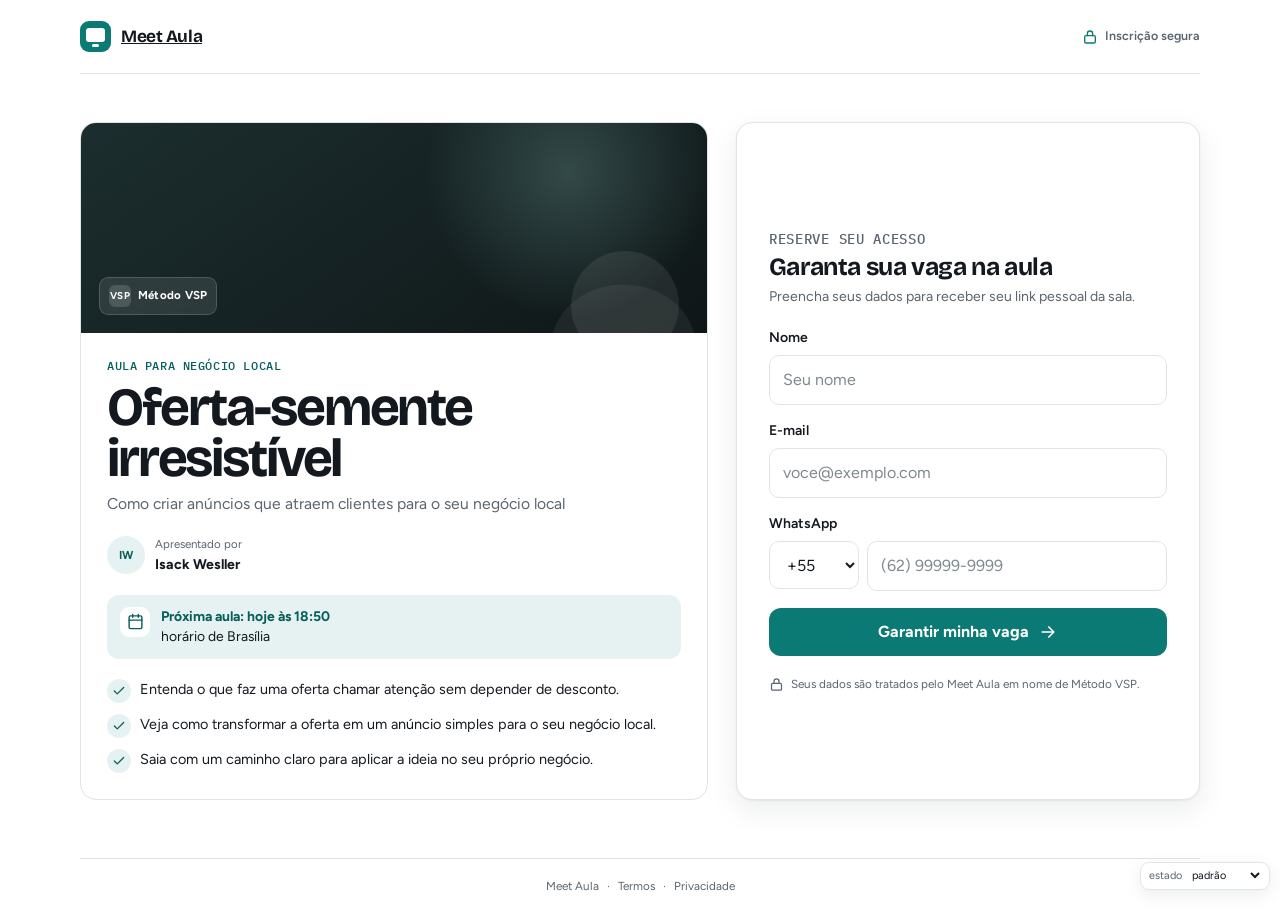
==== e/oferta-semente/index.html @ 670bc0c6 "ui: add screen 1 registration page" ====
<!doctype html>
<html lang="pt-BR">
<head>
  <meta charset="utf-8">
  <meta name="viewport" content="width=device-width,initial-scale=1">
  <meta name="theme-color" content="#FFFFFF">
  <title>Oferta-semente irresistível · Meet Aula</title>

  <link rel="preconnect" href="https://fonts.googleapis.com">
  <link rel="preconnect" href="https://fonts.gstatic.com" crossorigin>
  <link href="https://fonts.googleapis.com/css2?family=Bricolage+Grotesque:wght@600;700&family=Figtree:wght@400;500;600;700&family=IBM+Plex+Mono:wght@500&display=swap" rel="stylesheet">

  <link rel="stylesheet" href="../../tokens.css">
  <link rel="stylesheet" href="../../components.css">

  <style>
    .registration-page {
      min-height: 100dvh;
      display: flex;
      flex-direction: column;
      background: var(--ma-white);
    }

    .site-header,
    .registration-shell,
    .platform-footer {
      width: min(1120px, calc(100% - 32px));
      margin-inline: auto;
    }

    .site-header {
      min-height: 74px;
      display: flex;
      align-items: center;
      justify-content: space-between;
      gap: 16px;
      border-bottom: 1px solid var(--ma-line);
    }

    .secure-note {
      display: none;
      align-items: center;
      gap: 7px;
      color: var(--ma-ink-soft);
      font-size: .78rem;
      font-weight: 600;
    }

    .secure-note .ma-icon {
      width: 16px;
      height: 16px;
      color: var(--ma-teal);
    }

    .registration-main {
      flex: 1;
      display: grid;
      align-items: center;
      padding: 30px 0 42px;
    }

    .registration-shell {
      display: grid;
      gap: 24px;
    }

    .event-card,
    .form-card {
      min-width: 0;
      border: 1px solid var(--ma-line);
      border-radius: var(--ma-radius-card);
      background: var(--ma-white);
    }

    .event-card {
      overflow: hidden;
    }

    .event-card__stage {
      position: relative;
      min-height: 176px;
      overflow: hidden;
      display: flex;
      align-items: flex-end;
      background:
        radial-gradient(circle at 78% 24%, rgba(159,220,212,.22), transparent 28%),
        linear-gradient(145deg, var(--ma-stage-2), var(--ma-stage));
      padding: 18px;
    }

    .event-card__stage::before {
      position: absolute;
      right: 28px;
      bottom: -26px;
      width: 108px;
      height: 108px;
      border-radius: 50%;
      background: rgba(255,255,255,.08);
      content: "";
    }

    .event-card__stage::after {
      position: absolute;
      right: 11px;
      bottom: -84px;
      width: 145px;
      height: 132px;
      border-radius: 48% 48% 22% 22%;
      background: rgba(255,255,255,.06);
      content: "";
    }

    .tenant-mark {
      position: relative;
      z-index: 1;
      display: inline-flex;
      align-items: center;
      gap: 7px;
      border: 1px solid rgba(255,255,255,.16);
      border-radius: 9px;
      background: rgba(255,255,255,.10);
      color: var(--ma-white);
      padding: 7px 9px;
      font-size: .72rem;
      font-weight: 700;
      letter-spacing: .02em;
      backdrop-filter: blur(8px);
    }

    .tenant-mark__symbol {
      display: grid;
      width: 22px;
      height: 22px;
      place-items: center;
      border-radius: 6px;
      background: rgba(255,255,255,.15);
      font-size: .62rem;
    }

    .event-card__body {
      display: grid;
      gap: 20px;
      padding: 21px 20px 22px;
    }

    .event-card__heading {
      display: grid;
      gap: 8px;
    }

    .event-card h1 {
      margin: 0;
      color: var(--ma-ink);
      font: 700 clamp(2rem, 9vw, 3.35rem)/.96 var(--ma-font-display);
      letter-spacing: -.04em;
    }

    .event-subtitle {
      margin: 0;
      color: var(--ma-ink-soft);
      font-size: .98rem;
      line-height: 1.45;
    }

    .presenter {
      display: flex;
      align-items: center;
      gap: 10px;
    }

    .presenter__avatar {
      display: grid;
      width: 38px;
      height: 38px;
      place-items: center;
      flex: 0 0 auto;
      border-radius: 50%;
      background: var(--ma-teal-tint);
      color: var(--ma-teal-dark);
      font-size: .72rem;
      font-weight: 700;
    }

    .presenter__text {
      display: grid;
      gap: 1px;
    }

    .presenter__text span:first-child {
      color: var(--ma-ink-soft);
      font-size: .72rem;
    }

    .presenter__text strong {
      font-size: .88rem;
    }

    .next-session {
      display: flex;
      align-items: flex-start;
      gap: 11px;
      border-radius: 12px;
      background: var(--ma-teal-tint);
      padding: 12px 13px;
      color: var(--ma-ink);
    }

    .next-session__icon {
      display: grid;
      width: 30px;
      height: 30px;
      place-items: center;
      flex: 0 0 auto;
      border-radius: 9px;
      background: var(--ma-white);
      color: var(--ma-teal-dark);
    }

    .next-session__icon .ma-icon {
      width: 17px;
      height: 17px;
    }

    .next-session p {
      margin: 0;
      font-size: .87rem;
      line-height: 1.4;
    }

    .next-session strong {
      display: block;
      margin-bottom: 1px;
      color: var(--ma-teal-dark);
    }

    .benefits {
      display: grid;
      gap: 11px;
      margin: 0;
      padding: 0;
      list-style: none;
    }

    .benefit {
      display: grid;
      grid-template-columns: 24px minmax(0, 1fr);
      gap: 9px;
      align-items: start;
      color: var(--ma-ink);
      font-size: .9rem;
    }

    .benefit__check {
      display: grid;
      width: 24px;
      height: 24px;
      place-items: center;
      border-radius: 50%;
      background: var(--ma-teal-tint);
      color: var(--ma-teal-dark);
    }

    .benefit__check .ma-icon {
      width: 14px;
      height: 14px;
      stroke-width: 2.2;
    }

    .form-card {
      display: grid;
      gap: 20px;
      padding: 21px 20px 22px;
      box-shadow: var(--ma-shadow-sm);
    }

    .form-card__header {
      display: grid;
      gap: 6px;
    }

    .form-card h2 {
      margin: 0;
      color: var(--ma-ink);
      font: 700 1.55rem/1.05 var(--ma-font-display);
      letter-spacing: -.025em;
    }

    .form-card__header p {
      margin: 0;
      color: var(--ma-ink-soft);
      font-size: .88rem;
    }

    .register-form {
      display: grid;
      gap: 15px;
    }

    .register-form .ma-btn {
      width: 100%;
      margin-top: 2px;
    }

    .privacy-line {
      display: flex;
      align-items: flex-start;
      gap: 7px;
      margin: 0;
      color: var(--ma-ink-soft);
      font-size: .73rem;
      line-height: 1.4;
    }

    .privacy-line .ma-icon {
      width: 15px;
      height: 15px;
      flex: 0 0 auto;
      margin-top: 1px;
    }

    .platform-footer {
      display: flex;
      flex-wrap: wrap;
      align-items: center;
      justify-content: center;
      gap: 5px 8px;
      border-top: 1px solid var(--ma-line);
      padding: 19px 0 23px;
      color: var(--ma-ink-soft);
      font-size: .73rem;
    }

    .platform-footer a {
      color: inherit;
      text-decoration: none;
    }

    .platform-footer a:hover {
      color: var(--ma-teal-dark);
      text-decoration: underline;
    }

    .demo-picker {
      position: fixed;
      right: 10px;
      bottom: 10px;
      z-index: 20;
      display: inline-flex;
      align-items: center;
      gap: 6px;
      border: 1px solid var(--ma-line);
      border-radius: 9px;
      background: rgba(255,255,255,.92);
      padding: 5px 6px 5px 8px;
      color: var(--ma-ink-soft);
      font-size: .68rem;
      box-shadow: 0 5px 18px rgba(15,30,30,.08);
      backdrop-filter: blur(8px);
    }

    .demo-picker select {
      border: 0;
      background: transparent;
      color: var(--ma-ink);
      font-size: .68rem;
      cursor: pointer;
    }

    body[data-demo-state="erros"] .register-form .ma-field {
      gap: 7px;
    }

    body[data-demo-state="erros"] .register-form .ma-input,
    body[data-demo-state="erros"] .register-form .ma-select {
      border-color: var(--ma-signal);
      background: #FFF8F7;
    }

    body[data-demo-state="erros"] .register-form .ma-field__error {
      display: block;
    }

    @media (min-width: 620px) {
      .site-header,
      .registration-shell,
      .platform-footer {
        width: min(1120px, calc(100% - 48px));
      }

      .secure-note {
        display: inline-flex;
      }

      .event-card__body,
      .form-card {
        padding: 26px;
      }
    }

    @media (min-width: 880px) {
      .registration-main {
        padding: 48px 0 58px;
      }

      .registration-shell {
        grid-template-columns: minmax(0, 1.15fr) minmax(340px, .85fr);
        align-items: stretch;
        gap: 28px;
      }

      .event-card,
      .form-card {
        min-height: 592px;
      }

      .event-card {
        display: grid;
        grid-template-rows: 210px 1fr;
      }

      .event-card__stage {
        min-height: 0;
      }

      .event-card__body {
        align-content: start;
      }

      .form-card {
        align-content: center;
        padding-inline: 32px;
      }
    }

    @media (prefers-reduced-motion: reduce) {
      .demo-picker {
        backdrop-filter: none;
      }
    }
  </style>
</head>
<body data-demo-state="padrao">
  <div class="registration-page">
    <header class="site-header" aria-label="Cabeçalho do Meet Aula">
      <a class="ma-brand" href="../../" aria-label="Meet Aula">
        <span class="ma-brand__mark" aria-hidden="true"></span>
        <span>Meet Aula</span>
      </a>

      <div class="secure-note">
        <svg class="ma-icon" viewBox="0 0 24 24" aria-hidden="true"><rect width="16" height="11" x="4" y="10" rx="2"/><path d="M8 10V7a4 4 0 0 1 8 0v3"/></svg>
        Inscrição segura
      </div>
    </header>

    <main class="registration-main">
      <div class="registration-shell">
        <section class="event-card" aria-labelledby="event-title">
          <div class="event-card__stage" aria-label="Identidade do evento Método VSP">
            <div class="tenant-mark">
              <span class="tenant-mark__symbol" aria-hidden="true">VSP</span>
              <span>Método VSP</span>
            </div>
          </div>

          <div class="event-card__body">
            <div class="event-card__heading">
              <p class="ma-kicker">Aula para negócio local</p>
              <h1 id="event-title">Oferta-semente irresistível</h1>
              <p class="event-subtitle">Como criar anúncios que atraem clientes para o seu negócio local</p>
            </div>

            <div class="presenter">
              <span class="presenter__avatar" aria-hidden="true">IW</span>
              <div class="presenter__text">
                <span>Apresentado por</span>
                <strong>Isack Wesller</strong>
              </div>
            </div>

            <div class="next-session">
              <span class="next-session__icon" aria-hidden="true">
                <svg class="ma-icon" viewBox="0 0 24 24"><rect width="18" height="18" x="3" y="4" rx="2"/><path d="M16 2v4M8 2v4M3 10h18"/></svg>
              </span>
              <p><strong>Próxima aula: hoje às 18:50</strong>horário de Brasília</p>
            </div>

            <ul class="benefits" aria-label="O que você vai aprender">
              <li class="benefit"><span class="benefit__check" aria-hidden="true"><svg class="ma-icon" viewBox="0 0 24 24"><path d="m20 6-11 11-5-5"/></svg></span><span>Entenda o que faz uma oferta chamar atenção sem depender de desconto.</span></li>
              <li class="benefit"><span class="benefit__check" aria-hidden="true"><svg class="ma-icon" viewBox="0 0 24 24"><path d="m20 6-11 11-5-5"/></svg></span><span>Veja como transformar a oferta em um anúncio simples para o seu negócio local.</span></li>
              <li class="benefit"><span class="benefit__check" aria-hidden="true"><svg class="ma-icon" viewBox="0 0 24 24"><path d="m20 6-11 11-5-5"/></svg></span><span>Saia com um caminho claro para aplicar a ideia no seu próprio negócio.</span></li>
            </ul>
          </div>
        </section>

        <section class="form-card" aria-labelledby="signup-title">
          <div class="form-card__header">
            <p class="ma-kicker">Reserve seu acesso</p>
            <h2 id="signup-title">Garanta sua vaga na aula</h2>
            <p>Preencha seus dados para receber seu link pessoal da sala.</p>
          </div>

          <form class="register-form" action="#" method="post">
            <div class="ma-field">
              <label class="ma-field__label" for="nome">Nome</label>
              <input class="ma-input" id="nome" name="nome" type="text" autocomplete="name" placeholder="Seu nome" required aria-describedby="nome-error">
              <p class="ma-field__error" id="nome-error">Digite seu nome para continuar.</p>
            </div>

            <div class="ma-field">
              <label class="ma-field__label" for="email">E-mail</label>
              <input class="ma-input" id="email" name="email" type="email" autocomplete="email" placeholder="voce@exemplo.com" required aria-describedby="email-error">
              <p class="ma-field__error" id="email-error">Digite um e-mail válido, como voce@exemplo.com.</p>
            </div>

            <div class="ma-field">
              <label class="ma-field__label" for="whatsapp">WhatsApp</label>
              <div class="ma-phone">
                <div>
                  <label class="ma-sr-only" for="ddi">Código do país</label>
                  <select class="ma-select" id="ddi" name="ddi" aria-label="Código do país">
                    <option value="+55" selected>+55</option>
                  </select>
                </div>
                <input class="ma-input" id="whatsapp" name="whatsapp" type="tel" inputmode="tel" autocomplete="tel-national" placeholder="(62) 99999-9999" required aria-describedby="whatsapp-error">
              </div>
              <p class="ma-field__error" id="whatsapp-error">Digite seu WhatsApp com DDD.</p>
            </div>

            <button class="ma-btn ma-btn--primary" type="submit">
              Garantir minha vaga
              <svg class="ma-icon" viewBox="0 0 24 24" aria-hidden="true"><path d="M5 12h14M13 6l6 6-6 6"/></svg>
            </button>
          </form>

          <p class="privacy-line">
            <svg class="ma-icon" viewBox="0 0 24 24" aria-hidden="true"><rect width="16" height="11" x="4" y="10" rx="2"/><path d="M8 10V7a4 4 0 0 1 8 0v3"/></svg>
            <span>Seus dados são tratados pelo Meet Aula em nome de Método VSP.</span>
          </p>
        </section>
      </div>
    </main>

    <footer class="platform-footer">
      <span>Meet Aula</span><span aria-hidden="true">·</span><a href="#">Termos</a><span aria-hidden="true">·</span><a href="#">Privacidade</a>
    </footer>
  </div>

  <label class="demo-picker">
    <span>estado</span>
    <select id="demoState" aria-label="Alternar estado de demonstração">
      <option value="padrao">padrão</option>
      <option value="erros">erros</option>
      <option value="preenchido">preenchido</option>
    </select>
  </label>

  <script>
    (() => {
      const states = new Set(["padrao", "erros", "preenchido"]);
      const params = new URLSearchParams(location.search);
      const requested = params.get("estado") || "padrao";
      const state = states.has(requested) ? requested : "padrao";
      const picker = document.getElementById("demoState");
      const fields = {
        nome: document.getElementById("nome"),
        email: document.getElementById("email"),
        whatsapp: document.getElementById("whatsapp")
      };

      function applyState(next) {
        document.body.dataset.demoState = next;
        picker.value = next;

        const hasErrors = next === "erros";
        Object.values(fields).forEach((field) => field.setAttribute("aria-invalid", hasErrors ? "true" : "false"));

        if (next === "preenchido") {
          fields.nome.value = "Carla Menezes";
          fields.email.value = "carla@exemplo.com";
          fields.whatsapp.value = "(71) 99988-7766";
        } else {
          fields.nome.value = "";
          fields.email.value = "";
          fields.whatsapp.value = "";
        }
      }

      applyState(state);

      picker.addEventListener("change", (event) => {
        const next = event.target.value;
        const url = new URL(location.href);
        url.searchParams.set("estado", next);
        history.replaceState({}, "", url);
        applyState(next);
      });
    })();
  </script>
</body>
</html>
---- tokens.css ----
:root {
  --ma-ink: #14191F;
  --ma-ink-soft: #5A6570;
  --ma-teal: #0B7A75;
  --ma-teal-dark: #075E5A;
  --ma-teal-soft: #9FDCD4;
  --ma-teal-tint: #E6F2F1;
  --ma-stage: #0F1617;
  --ma-stage-2: #1C2E2F;
  --ma-mist: #F3F6F6;
  --ma-line: #DFE5E5;
  --ma-signal: #D93A36;
  --tenant-accent: #1FA84D;
  --ma-white: #FFFFFF;

  --ma-font-display: "Bricolage Grotesque", system-ui, sans-serif;
  --ma-font-body: "Figtree", system-ui, -apple-system, BlinkMacSystemFont, "Segoe UI", sans-serif;
  --ma-font-mono: "IBM Plex Mono", ui-monospace, SFMono-Regular, Menlo, monospace;

  --ma-radius-button: 12px;
  --ma-radius-card: 16px;
  --ma-radius-input: 10px;
  --ma-radius-pill: 999px;

  --ma-shadow-sm: 0 1px 2px rgba(15, 30, 30, .06), 0 10px 30px rgba(15, 30, 30, .08);
  --ma-shadow-md: 0 18px 48px rgba(15, 30, 30, .14);
  --ma-transition: 150ms ease-out;
  --ma-focus: 0 0 0 3px rgba(11, 122, 117, .28);
}
---- components.css ----
*,
*::before,
*::after { box-sizing: border-box; }

html { color-scheme: light; text-size-adjust: 100%; }

body {
  margin: 0;
  min-width: 320px;
  overflow-x: hidden;
  background: var(--ma-white);
  color: var(--ma-ink);
  font: 400 16px/1.5 var(--ma-font-body);
  -webkit-font-smoothing: antialiased;
}

button, input, select, textarea { font: inherit; }
a, button, input, select, textarea { -webkit-tap-highlight-color: transparent; }
:focus-visible { outline: 0; box-shadow: var(--ma-focus); }

.ma-display {
  margin: 0;
  color: var(--ma-ink);
  font: 700 clamp(2.25rem, 8vw, 4rem)/.98 var(--ma-font-display);
  letter-spacing: -.035em;
}
.ma-kicker {
  margin: 0;
  color: var(--ma-teal-dark);
  font: 500 .72rem/1.3 var(--ma-font-mono);
  letter-spacing: .05em;
  text-transform: uppercase;
}
.ma-muted { color: var(--ma-ink-soft); }
.ma-mono { font-family: var(--ma-font-mono); font-weight: 500; font-variant-numeric: tabular-nums; }
.ma-icon {
  width: 20px; height: 20px; flex: 0 0 auto; fill: none; stroke: currentColor;
  stroke-width: 2; stroke-linecap: round; stroke-linejoin: round;
}
.ma-sr-only {
  position: absolute !important; width: 1px; height: 1px; overflow: hidden;
  clip: rect(0 0 0 0); clip-path: inset(50%); white-space: nowrap;
}

/* Brand */
.ma-brand {
  display: inline-flex; align-items: center; gap: 10px; color: var(--ma-ink);
  font: 700 1.08rem/1 var(--ma-font-display); letter-spacing: -.025em;
}
.ma-brand__mark {
  position: relative; width: 31px; height: 31px; flex: 0 0 auto;
  border-radius: 9px; background: var(--ma-teal);
}
.ma-brand__mark::before {
  position: absolute; inset: 7px 6px 10px; border-radius: 3px;
  background: var(--ma-white); content: "";
}
.ma-brand__mark::after {
  position: absolute; left: 12px; bottom: 5px; width: 7px; height: 3px;
  border-radius: 2px; background: var(--ma-white); content: "";
}

/* Buttons */
.ma-btn {
  appearance: none; min-height: 48px; border: 1px solid transparent;
  border-radius: var(--ma-radius-button); display: inline-flex; align-items: center;
  justify-content: center; gap: 9px; padding: 12px 17px; cursor: pointer;
  color: inherit; font-weight: 700; line-height: 1; text-decoration: none;
  transition: transform var(--ma-transition), background-color var(--ma-transition),
    border-color var(--ma-transition), color var(--ma-transition), box-shadow var(--ma-transition);
}
.ma-btn:hover { transform: translateY(-1px); }
.ma-btn:active { transform: translateY(0); }
.ma-btn--primary { background: var(--ma-teal); color: var(--ma-white); }
.ma-btn--primary:hover { background: var(--ma-teal-dark); }
.ma-btn--secondary { border-color: var(--ma-line); background: var(--ma-white); color: var(--ma-ink); }
.ma-btn--secondary:hover { background: var(--ma-mist); }
.ma-btn--danger { background: var(--ma-signal); color: var(--ma-white); }
.ma-btn--danger:hover { background: #B92F2B; }
.ma-btn[disabled] { cursor: not-allowed; opacity: .5; transform: none; }

/* Forms */
.ma-field { display: grid; gap: 7px; }
.ma-field__label { color: var(--ma-ink); font-size: .875rem; font-weight: 600; }
.ma-input, .ma-select, .ma-textarea {
  width: 100%; min-height: 48px; border: 1px solid var(--ma-line);
  border-radius: var(--ma-radius-input); background: var(--ma-white); color: var(--ma-ink);
  padding: 12px 13px; transition: border-color var(--ma-transition), box-shadow var(--ma-transition), background-color var(--ma-transition);
}
.ma-input::placeholder, .ma-textarea::placeholder { color: #7E898F; }
.ma-input:hover, .ma-select:hover, .ma-textarea:hover { border-color: #BFCACA; }
.ma-field__hint, .ma-field__error { margin: 0; font-size: .8rem; }
.ma-field__hint { color: var(--ma-ink-soft); }
.ma-field__error { display: none; color: #B12622; font-weight: 600; }
.ma-field.is-error .ma-input, .ma-field.is-error .ma-select, .ma-field.is-error .ma-textarea {
  border-color: var(--ma-signal); background: #FFF8F7;
}
.ma-field.is-error .ma-field__error { display: block; }
.ma-phone { display: grid; grid-template-columns: 90px minmax(0, 1fr); gap: 8px; }

/* Chips */
.ma-chips { display: flex; flex-wrap: wrap; gap: 8px; }
.ma-chip {
  display: inline-flex; min-height: 34px; align-items: center; border: 1px solid var(--ma-line);
  border-radius: var(--ma-radius-pill); background: var(--ma-white); color: var(--ma-ink);
  padding: 7px 11px; font-size: .8rem; font-weight: 600;
}
.ma-chip--selected { border-color: #AFCBC8; background: var(--ma-teal-tint); color: var(--ma-teal-dark); }

/* Avatar */
.ma-avatar {
  display: inline-grid; width: 36px; height: 36px; place-items: center; flex: 0 0 auto;
  border-radius: 50%; background: var(--ma-teal-tint); color: var(--ma-teal-dark);
  font-size: .75rem; font-weight: 700;
}

/* Compact webchat: optimized for dense room sidebars */
.ma-chat-list { display: grid; gap: 10px; }
.ma-message {
  display: grid; grid-template-columns: 30px minmax(0, 1fr); gap: 8px; align-items: start;
}
.ma-message .ma-avatar { width: 30px; height: 30px; font-size: .64rem; }
.ma-message__content { min-width: 0; }
.ma-message__meta {
  display: flex; flex-wrap: wrap; align-items: baseline; gap: 4px 7px; margin-bottom: 1px;
}
.ma-message__name { color: var(--ma-ink); font-size: .78rem; font-weight: 700; }
.ma-message__time { color: #7E898F; font-size: .68rem; }
.ma-message__bubble { min-width: 0; background: transparent; padding: 0; }
.ma-message__text { margin: 0; color: var(--ma-ink); font-size: .85rem; line-height: 1.35; overflow-wrap: anywhere; }
.ma-message--team .ma-avatar { background: var(--ma-teal); color: var(--ma-white); }
.ma-message--team .ma-message__name { color: var(--ma-teal-dark); }
.ma-message--pinned {
  grid-template-columns: 1fr; border-radius: 10px; background: var(--ma-teal-tint); padding: 8px 10px;
}
.ma-pin-label {
  display: inline-flex; align-items: center; gap: 6px; margin-bottom: 3px; color: var(--ma-teal-dark);
  font: 500 .64rem/1.3 var(--ma-font-mono); letter-spacing: .04em; text-transform: uppercase;
}

/* Reactions: floating name pills + mobile horizontal tray */
.ma-reaction-pill,
.ma-reaction-float {
  display: inline-flex; max-width: 270px; align-items: center; gap: 6px;
  border: 1px solid rgba(255, 255, 255, .14); border-radius: var(--ma-radius-pill);
  background: rgba(255, 255, 255, .13); color: var(--ma-white);
  padding: 3px 9px 3px 4px; backdrop-filter: blur(8px);
}
.ma-reaction-pill__emoji,
.ma-reaction-float__emoji { font-size: 1.1rem; line-height: 1; }
.ma-reaction-pill__name,
.ma-reaction-float__name {
  overflow: hidden; font-size: .74rem; font-weight: 600; text-overflow: ellipsis; white-space: nowrap;
}
.ma-reaction-cloud { position: absolute; inset: 10px; pointer-events: none; }
.ma-reaction-float {
  position: absolute; left: var(--reaction-x, 0%); bottom: var(--reaction-y, 0%);
  box-shadow: 0 8px 20px rgba(0, 0, 0, .16);
}
.ma-reaction-tray {
  display: flex; max-width: 100%; gap: 3px; overflow-x: auto; padding: 5px;
  border: 1px solid rgba(255, 255, 255, .14); border-radius: var(--ma-radius-pill);
  background: rgba(15, 22, 23, .88); box-shadow: var(--ma-shadow-md); scrollbar-width: none;
}
.ma-reaction-tray::-webkit-scrollbar { display: none; }
.ma-reaction-option {
  appearance: none; width: 38px; height: 38px; flex: 0 0 38px; border: 0; border-radius: 50%;
  display: grid; place-items: center; background: transparent; cursor: pointer; font-size: 1.2rem;
  transition: transform var(--ma-transition), background-color var(--ma-transition);
}
.ma-reaction-option:hover { background: rgba(255, 255, 255, .12); transform: translateY(-1px); }

/* Room controls */
.ma-control {
  appearance: none; display: inline-grid; width: 48px; height: 48px; place-items: center;
  border: 1px solid var(--ma-line); border-radius: 50%; background: var(--ma-white);
  color: var(--ma-ink); cursor: pointer; transition: transform var(--ma-transition),
    background-color var(--ma-transition), border-color var(--ma-transition), color var(--ma-transition);
}
.ma-control:hover { transform: translateY(-1px); }
.ma-control--active { border-color: #79C5BE; background: var(--ma-teal-soft); color: #103D3A; }
.ma-control--off { border-color: var(--ma-signal); background: var(--ma-signal); color: var(--ma-white); }

/* Tenant offer: tenant color is restricted to CTA */
.ma-offer-card {
  overflow: hidden; border: 1px solid var(--ma-line); border-radius: var(--ma-radius-card);
  background: var(--ma-white); box-shadow: var(--ma-shadow-sm);
}
.ma-offer-card__top {
  display: flex; flex-wrap: wrap; align-items: center; justify-content: space-between; gap: 8px 12px;
  border-bottom: 1px solid var(--ma-line); background: var(--ma-mist); padding: 10px 13px;
}
.ma-offer-card__tag { color: var(--ma-signal); font-size: .7rem; font-weight: 700; text-transform: uppercase; }
.ma-offer-card__deadline { color: var(--ma-ink-soft); font-size: .75rem; font-weight: 600; }
.ma-offer-card__body { display: grid; gap: 13px; padding: 15px; }
.ma-offer-card__title, .ma-offer-card__old { margin: 0; }
.ma-offer-card__title { color: var(--ma-ink); font-weight: 800; }
.ma-offer-card__old { color: var(--ma-ink-soft); font-size: .8rem; }
.ma-offer-card__price { display: flex; flex-wrap: wrap; align-items: baseline; gap: 7px; }
.ma-offer-card__price strong {
  color: var(--ma-ink); font: 700 1.9rem/.95 var(--ma-font-display); letter-spacing: -.02em;
}
.ma-offer-card .ma-btn { background: var(--tenant-accent); color: var(--ma-white); }
.ma-offer-card .ma-btn:hover { filter: brightness(.9); }

/* Toast */
.ma-toast {
  display: flex; width: min(100%, 430px); align-items: flex-start; gap: 10px;
  border: 1px solid var(--ma-line); border-radius: 14px; background: var(--ma-white);
  padding: 11px 13px; box-shadow: var(--ma-shadow-md);
}
.ma-toast__icon {
  display: grid; width: 26px; height: 26px; place-items: center; flex: 0 0 auto;
  border-radius: 50%; background: var(--ma-teal-tint); color: var(--ma-teal-dark);
}
.ma-toast__text { margin: 0; font-size: .85rem; }

/* Countdown */
.ma-countdown {
  display: inline-flex; align-items: center; gap: 10px; border: 1px solid var(--ma-line);
  border-radius: 14px; background: var(--ma-white); padding: 10px 12px;
}
.ma-countdown__label { color: var(--ma-ink-soft); font-size: .75rem; font-weight: 600; }
.ma-countdown__time {
  color: var(--ma-ink); font: 700 1.8rem/1 var(--ma-font-display);
  font-variant-numeric: tabular-nums; letter-spacing: -.02em;
}

@media (prefers-reduced-motion: reduce) {
  *, *::before, *::after {
    scroll-behavior: auto !important; animation-duration: .001ms !important;
    animation-iteration-count: 1 !important; transition-duration: .001ms !important;
  }
}
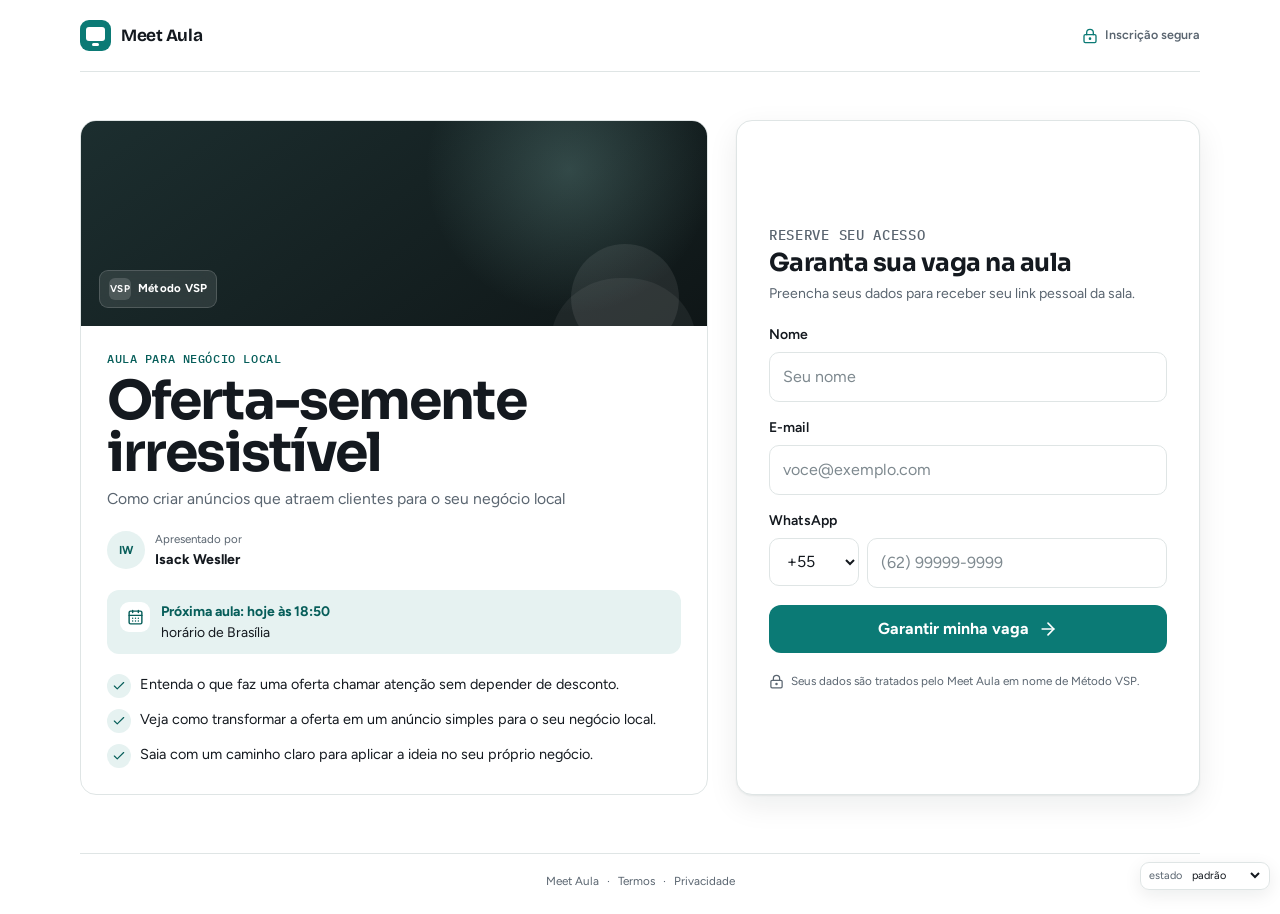
==== commit 936c8b3e: "audit: refine screen 1 registration" ====
--- a/e/oferta-semente/index.html
+++ b/e/oferta-semente/index.html
@@ -5,597 +5,98 @@
   <meta name="viewport" content="width=device-width,initial-scale=1">
   <meta name="theme-color" content="#FFFFFF">
   <title>Oferta-semente irresistível · Meet Aula</title>
-
   <link rel="preconnect" href="https://fonts.googleapis.com">
   <link rel="preconnect" href="https://fonts.gstatic.com" crossorigin>
   <link href="https://fonts.googleapis.com/css2?family=Bricolage+Grotesque:wght@600;700&family=Figtree:wght@400;500;600;700&family=IBM+Plex+Mono:wght@500&display=swap" rel="stylesheet">
-
   <link rel="stylesheet" href="../../tokens.css">
   <link rel="stylesheet" href="../../components.css">
-
   <style>
-    .registration-page {
-      min-height: 100dvh;
-      display: flex;
-      flex-direction: column;
-      background: var(--ma-white);
-    }
-
-    .site-header,
-    .registration-shell,
-    .platform-footer {
-      width: min(1120px, calc(100% - 32px));
-      margin-inline: auto;
-    }
-
-    .site-header {
-      min-height: 74px;
-      display: flex;
-      align-items: center;
-      justify-content: space-between;
-      gap: 16px;
-      border-bottom: 1px solid var(--ma-line);
-    }
-
-    .secure-note {
-      display: none;
-      align-items: center;
-      gap: 7px;
-      color: var(--ma-ink-soft);
-      font-size: .78rem;
-      font-weight: 600;
-    }
-
-    .secure-note .ma-icon {
-      width: 16px;
-      height: 16px;
-      color: var(--ma-teal);
-    }
-
-    .registration-main {
-      flex: 1;
-      display: grid;
-      align-items: center;
-      padding: 30px 0 42px;
-    }
-
-    .registration-shell {
-      display: grid;
-      gap: 24px;
-    }
-
-    .event-card,
-    .form-card {
-      min-width: 0;
-      border: 1px solid var(--ma-line);
-      border-radius: var(--ma-radius-card);
-      background: var(--ma-white);
-    }
-
-    .event-card {
-      overflow: hidden;
-    }
-
-    .event-card__stage {
-      position: relative;
-      min-height: 176px;
-      overflow: hidden;
-      display: flex;
-      align-items: flex-end;
-      background:
-        radial-gradient(circle at 78% 24%, rgba(159,220,212,.22), transparent 28%),
-        linear-gradient(145deg, var(--ma-stage-2), var(--ma-stage));
-      padding: 18px;
-    }
-
-    .event-card__stage::before {
-      position: absolute;
-      right: 28px;
-      bottom: -26px;
-      width: 108px;
-      height: 108px;
-      border-radius: 50%;
-      background: rgba(255,255,255,.08);
-      content: "";
-    }
-
-    .event-card__stage::after {
-      position: absolute;
-      right: 11px;
-      bottom: -84px;
-      width: 145px;
-      height: 132px;
-      border-radius: 48% 48% 22% 22%;
-      background: rgba(255,255,255,.06);
-      content: "";
-    }
-
-    .tenant-mark {
-      position: relative;
-      z-index: 1;
-      display: inline-flex;
-      align-items: center;
-      gap: 7px;
-      border: 1px solid rgba(255,255,255,.16);
-      border-radius: 9px;
-      background: rgba(255,255,255,.10);
-      color: var(--ma-white);
-      padding: 7px 9px;
-      font-size: .72rem;
-      font-weight: 700;
-      letter-spacing: .02em;
-      backdrop-filter: blur(8px);
-    }
-
-    .tenant-mark__symbol {
-      display: grid;
-      width: 22px;
-      height: 22px;
-      place-items: center;
-      border-radius: 6px;
-      background: rgba(255,255,255,.15);
-      font-size: .62rem;
-    }
-
-    .event-card__body {
-      display: grid;
-      gap: 20px;
-      padding: 21px 20px 22px;
-    }
-
-    .event-card__heading {
-      display: grid;
-      gap: 8px;
-    }
-
-    .event-card h1 {
-      margin: 0;
-      color: var(--ma-ink);
-      font: 700 clamp(2rem, 9vw, 3.35rem)/.96 var(--ma-font-display);
-      letter-spacing: -.04em;
-    }
-
-    .event-subtitle {
-      margin: 0;
-      color: var(--ma-ink-soft);
-      font-size: .98rem;
-      line-height: 1.45;
-    }
-
-    .presenter {
-      display: flex;
-      align-items: center;
-      gap: 10px;
-    }
-
-    .presenter__avatar {
-      display: grid;
-      width: 38px;
-      height: 38px;
-      place-items: center;
-      flex: 0 0 auto;
-      border-radius: 50%;
-      background: var(--ma-teal-tint);
-      color: var(--ma-teal-dark);
-      font-size: .72rem;
-      font-weight: 700;
-    }
-
-    .presenter__text {
-      display: grid;
-      gap: 1px;
-    }
-
-    .presenter__text span:first-child {
-      color: var(--ma-ink-soft);
-      font-size: .72rem;
-    }
-
-    .presenter__text strong {
-      font-size: .88rem;
-    }
-
-    .next-session {
-      display: flex;
-      align-items: flex-start;
-      gap: 11px;
-      border-radius: 12px;
-      background: var(--ma-teal-tint);
-      padding: 12px 13px;
-      color: var(--ma-ink);
-    }
-
-    .next-session__icon {
-      display: grid;
-      width: 30px;
-      height: 30px;
-      place-items: center;
-      flex: 0 0 auto;
-      border-radius: 9px;
-      background: var(--ma-white);
-      color: var(--ma-teal-dark);
-    }
-
-    .next-session__icon .ma-icon {
-      width: 17px;
-      height: 17px;
-    }
-
-    .next-session p {
-      margin: 0;
-      font-size: .87rem;
-      line-height: 1.4;
-    }
-
-    .next-session strong {
-      display: block;
-      margin-bottom: 1px;
-      color: var(--ma-teal-dark);
-    }
-
-    .benefits {
-      display: grid;
-      gap: 11px;
-      margin: 0;
-      padding: 0;
-      list-style: none;
-    }
-
-    .benefit {
-      display: grid;
-      grid-template-columns: 24px minmax(0, 1fr);
-      gap: 9px;
-      align-items: start;
-      color: var(--ma-ink);
-      font-size: .9rem;
-    }
-
-    .benefit__check {
-      display: grid;
-      width: 24px;
-      height: 24px;
-      place-items: center;
-      border-radius: 50%;
-      background: var(--ma-teal-tint);
-      color: var(--ma-teal-dark);
-    }
-
-    .benefit__check .ma-icon {
-      width: 14px;
-      height: 14px;
-      stroke-width: 2.2;
-    }
-
-    .form-card {
-      display: grid;
-      gap: 20px;
-      padding: 21px 20px 22px;
-      box-shadow: var(--ma-shadow-sm);
-    }
-
-    .form-card__header {
-      display: grid;
-      gap: 6px;
-    }
-
-    .form-card h2 {
-      margin: 0;
-      color: var(--ma-ink);
-      font: 700 1.55rem/1.05 var(--ma-font-display);
-      letter-spacing: -.025em;
-    }
-
-    .form-card__header p {
-      margin: 0;
-      color: var(--ma-ink-soft);
-      font-size: .88rem;
-    }
-
-    .register-form {
-      display: grid;
-      gap: 15px;
-    }
-
-    .register-form .ma-btn {
-      width: 100%;
-      margin-top: 2px;
-    }
-
-    .privacy-line {
-      display: flex;
-      align-items: flex-start;
-      gap: 7px;
-      margin: 0;
-      color: var(--ma-ink-soft);
-      font-size: .73rem;
-      line-height: 1.4;
-    }
-
-    .privacy-line .ma-icon {
-      width: 15px;
-      height: 15px;
-      flex: 0 0 auto;
-      margin-top: 1px;
-    }
-
-    .platform-footer {
-      display: flex;
-      flex-wrap: wrap;
-      align-items: center;
-      justify-content: center;
-      gap: 5px 8px;
-      border-top: 1px solid var(--ma-line);
-      padding: 19px 0 23px;
-      color: var(--ma-ink-soft);
-      font-size: .73rem;
-    }
-
-    .platform-footer a {
-      color: inherit;
-      text-decoration: none;
-    }
-
-    .platform-footer a:hover {
-      color: var(--ma-teal-dark);
-      text-decoration: underline;
-    }
-
-    .demo-picker {
-      position: fixed;
-      right: 10px;
-      bottom: 10px;
-      z-index: 20;
-      display: inline-flex;
-      align-items: center;
-      gap: 6px;
-      border: 1px solid var(--ma-line);
-      border-radius: 9px;
-      background: rgba(255,255,255,.92);
-      padding: 5px 6px 5px 8px;
-      color: var(--ma-ink-soft);
-      font-size: .68rem;
-      box-shadow: 0 5px 18px rgba(15,30,30,.08);
-      backdrop-filter: blur(8px);
-    }
-
-    .demo-picker select {
-      border: 0;
-      background: transparent;
-      color: var(--ma-ink);
-      font-size: .68rem;
-      cursor: pointer;
-    }
-
-    body[data-demo-state="erros"] .register-form .ma-field {
-      gap: 7px;
-    }
-
-    body[data-demo-state="erros"] .register-form .ma-input,
-    body[data-demo-state="erros"] .register-form .ma-select {
-      border-color: var(--ma-signal);
-      background: #FFF8F7;
-    }
-
-    body[data-demo-state="erros"] .register-form .ma-field__error {
-      display: block;
-    }
-
-    @media (min-width: 620px) {
-      .site-header,
-      .registration-shell,
-      .platform-footer {
-        width: min(1120px, calc(100% - 48px));
-      }
-
-      .secure-note {
-        display: inline-flex;
-      }
-
-      .event-card__body,
-      .form-card {
-        padding: 26px;
-      }
-    }
-
-    @media (min-width: 880px) {
-      .registration-main {
-        padding: 48px 0 58px;
-      }
-
-      .registration-shell {
-        grid-template-columns: minmax(0, 1.15fr) minmax(340px, .85fr);
-        align-items: stretch;
-        gap: 28px;
-      }
-
-      .event-card,
-      .form-card {
-        min-height: 592px;
-      }
-
-      .event-card {
-        display: grid;
-        grid-template-rows: 210px 1fr;
-      }
-
-      .event-card__stage {
-        min-height: 0;
-      }
-
-      .event-card__body {
-        align-content: start;
-      }
-
-      .form-card {
-        align-content: center;
-        padding-inline: 32px;
-      }
-    }
-
-    @media (prefers-reduced-motion: reduce) {
-      .demo-picker {
-        backdrop-filter: none;
-      }
-    }
+    .registration-page{min-height:100dvh;display:flex;flex-direction:column;background:var(--ma-white)}
+    .site-header,.registration-shell,.platform-footer{width:min(1120px,calc(100% - 32px));margin-inline:auto}
+    .site-header{min-height:72px;display:flex;align-items:center;justify-content:space-between;gap:16px;border-bottom:1px solid var(--ma-line)}
+    .secure-note{display:none;align-items:center;gap:7px;color:var(--ma-ink-soft);font-size:.78rem;font-weight:600}.secure-note .ma-icon{width:16px;height:16px;color:var(--ma-teal)}
+    .registration-main{flex:1;display:grid;align-items:center;padding:30px 0 42px}.registration-shell{display:grid;gap:24px}
+    .event-card,.form-card{min-width:0;border:1px solid var(--ma-line);border-radius:var(--ma-radius-card);background:var(--ma-white)}.event-card{overflow:hidden}
+    .event-card__stage{position:relative;min-height:176px;overflow:hidden;display:flex;align-items:flex-end;background:radial-gradient(circle at 78% 24%,rgba(159,220,212,.22),transparent 28%),linear-gradient(145deg,var(--ma-stage-2),var(--ma-stage));padding:18px}
+    .event-card__stage::before{position:absolute;right:28px;bottom:-26px;width:108px;height:108px;border-radius:50%;background:rgba(255,255,255,.08);content:""}.event-card__stage::after{position:absolute;right:11px;bottom:-84px;width:145px;height:132px;border-radius:48% 48% 22% 22%;background:rgba(255,255,255,.06);content:""}
+    .tenant-mark{position:relative;z-index:1;display:inline-flex;align-items:center;gap:7px;border:1px solid rgba(255,255,255,.16);border-radius:9px;background:rgba(255,255,255,.10);color:#fff;padding:7px 9px;font-size:.72rem;font-weight:700;letter-spacing:.02em;backdrop-filter:blur(8px)}.tenant-mark__symbol{display:grid;width:22px;height:22px;place-items:center;border-radius:6px;background:rgba(255,255,255,.15);font-size:.62rem}
+    .event-card__body{display:grid;gap:20px;padding:21px 20px 22px}.event-card__heading{display:grid;gap:8px}.event-card h1{margin:0;color:var(--ma-ink);font:700 clamp(2rem,9vw,3.35rem)/.98 var(--ma-font-display);letter-spacing:-.035em}.event-subtitle{margin:0;color:var(--ma-ink-soft);font-size:.98rem;line-height:1.45}
+    .presenter{display:flex;align-items:center;gap:10px}.presenter__avatar{display:grid;width:38px;height:38px;place-items:center;flex:0 0 auto;border-radius:50%;background:var(--ma-teal-tint);color:var(--ma-teal-dark);font-size:.72rem;font-weight:700}.presenter__text{display:grid;gap:1px}.presenter__text span:first-child{color:var(--ma-ink-soft);font-size:.72rem}.presenter__text strong{font-size:.88rem}
+    .next-session{display:flex;align-items:flex-start;gap:11px;border-radius:12px;background:var(--ma-teal-tint);padding:12px 13px;color:var(--ma-ink)}.next-session__icon{display:grid;width:30px;height:30px;place-items:center;flex:0 0 auto;border-radius:9px;background:#fff;color:var(--ma-teal-dark)}.next-session__icon .ma-icon{width:17px;height:17px}.next-session p{margin:0;font-size:.87rem;line-height:1.4}.next-session strong{display:block;margin-bottom:1px;color:var(--ma-teal-dark)}
+    .benefits{display:grid;gap:11px;margin:0;padding:0;list-style:none}.benefit{display:grid;grid-template-columns:24px minmax(0,1fr);gap:9px;align-items:start;color:var(--ma-ink);font-size:.9rem}.benefit__check{display:grid;width:24px;height:24px;place-items:center;border-radius:50%;background:var(--ma-teal-tint);color:var(--ma-teal-dark)}.benefit__check .ma-icon{width:14px;height:14px}
+    .form-card{display:grid;gap:20px;padding:21px 20px 22px;box-shadow:var(--ma-shadow-sm)}.form-card__header{display:grid;gap:6px}.form-card h2{margin:0;color:var(--ma-ink);font:700 1.55rem/1.08 var(--ma-font-display);letter-spacing:-.02em}.form-card__header p{margin:0;color:var(--ma-ink-soft);font-size:.88rem}.register-form{display:grid;gap:15px}.register-form .ma-btn{width:100%;margin-top:2px}
+    .privacy-line{display:flex;align-items:flex-start;gap:7px;margin:0;color:var(--ma-ink-soft);font-size:.73rem;line-height:1.4}.privacy-line .ma-icon{width:15px;height:15px;flex:0 0 auto;margin-top:1px}
+    .platform-footer{display:flex;flex-wrap:wrap;align-items:center;justify-content:center;gap:5px 8px;border-top:1px solid var(--ma-line);padding:19px 0 23px;color:var(--ma-ink-soft);font-size:.73rem}.platform-footer a{color:inherit;text-decoration:none}.platform-footer a:hover{color:var(--ma-teal-dark);text-decoration:underline}
+    .demo-picker{position:fixed;right:10px;bottom:10px;z-index:20;display:inline-flex;align-items:center;gap:6px;border:1px solid var(--ma-line);border-radius:9px;background:rgba(255,255,255,.94);padding:5px 6px 5px 8px;color:var(--ma-ink-soft);font-size:.68rem;box-shadow:0 5px 18px rgba(15,30,30,.08);backdrop-filter:blur(8px)}.demo-picker select{border:0;background:transparent;color:var(--ma-ink);font-size:.68rem;cursor:pointer}
+    @media(min-width:620px){.site-header,.registration-shell,.platform-footer{width:min(1120px,calc(100% - 48px))}.secure-note{display:inline-flex}.event-card__body,.form-card{padding:26px}}
+    @media(min-width:880px){.registration-main{padding:48px 0 58px}.registration-shell{grid-template-columns:minmax(0,1.15fr) minmax(340px,.85fr);align-items:stretch;gap:28px}.event-card,.form-card{min-height:580px}.event-card{display:grid;grid-template-rows:205px 1fr}.event-card__stage{min-height:0}.event-card__body{align-content:start}.form-card{align-content:center;padding-inline:32px}}
+    @media(prefers-reduced-motion:reduce){.demo-picker{backdrop-filter:none}}
   </style>
 </head>
 <body data-demo-state="padrao">
-  <div class="registration-page">
-    <header class="site-header" aria-label="Cabeçalho do Meet Aula">
-      <a class="ma-brand" href="../../" aria-label="Meet Aula">
-        <span class="ma-brand__mark" aria-hidden="true"></span>
-        <span>Meet Aula</span>
-      </a>
-
-      <div class="secure-note">
-        <svg class="ma-icon" viewBox="0 0 24 24" aria-hidden="true"><rect width="16" height="11" x="4" y="10" rx="2"/><path d="M8 10V7a4 4 0 0 1 8 0v3"/></svg>
-        Inscrição segura
-      </div>
-    </header>
-
-    <main class="registration-main">
-      <div class="registration-shell">
-        <section class="event-card" aria-labelledby="event-title">
-          <div class="event-card__stage" aria-label="Identidade do evento Método VSP">
-            <div class="tenant-mark">
-              <span class="tenant-mark__symbol" aria-hidden="true">VSP</span>
-              <span>Método VSP</span>
-            </div>
-          </div>
-
-          <div class="event-card__body">
-            <div class="event-card__heading">
-              <p class="ma-kicker">Aula para negócio local</p>
-              <h1 id="event-title">Oferta-semente irresistível</h1>
-              <p class="event-subtitle">Como criar anúncios que atraem clientes para o seu negócio local</p>
-            </div>
-
-            <div class="presenter">
-              <span class="presenter__avatar" aria-hidden="true">IW</span>
-              <div class="presenter__text">
-                <span>Apresentado por</span>
-                <strong>Isack Wesller</strong>
-              </div>
-            </div>
-
-            <div class="next-session">
-              <span class="next-session__icon" aria-hidden="true">
-                <svg class="ma-icon" viewBox="0 0 24 24"><rect width="18" height="18" x="3" y="4" rx="2"/><path d="M16 2v4M8 2v4M3 10h18"/></svg>
-              </span>
-              <p><strong>Próxima aula: hoje às 18:50</strong>horário de Brasília</p>
-            </div>
-
-            <ul class="benefits" aria-label="O que você vai aprender">
-              <li class="benefit"><span class="benefit__check" aria-hidden="true"><svg class="ma-icon" viewBox="0 0 24 24"><path d="m20 6-11 11-5-5"/></svg></span><span>Entenda o que faz uma oferta chamar atenção sem depender de desconto.</span></li>
-              <li class="benefit"><span class="benefit__check" aria-hidden="true"><svg class="ma-icon" viewBox="0 0 24 24"><path d="m20 6-11 11-5-5"/></svg></span><span>Veja como transformar a oferta em um anúncio simples para o seu negócio local.</span></li>
-              <li class="benefit"><span class="benefit__check" aria-hidden="true"><svg class="ma-icon" viewBox="0 0 24 24"><path d="m20 6-11 11-5-5"/></svg></span><span>Saia com um caminho claro para aplicar a ideia no seu próprio negócio.</span></li>
-            </ul>
-          </div>
-        </section>
-
-        <section class="form-card" aria-labelledby="signup-title">
-          <div class="form-card__header">
-            <p class="ma-kicker">Reserve seu acesso</p>
-            <h2 id="signup-title">Garanta sua vaga na aula</h2>
-            <p>Preencha seus dados para receber seu link pessoal da sala.</p>
-          </div>
-
-          <form class="register-form" action="#" method="post">
-            <div class="ma-field">
-              <label class="ma-field__label" for="nome">Nome</label>
-              <input class="ma-input" id="nome" name="nome" type="text" autocomplete="name" placeholder="Seu nome" required aria-describedby="nome-error">
-              <p class="ma-field__error" id="nome-error">Digite seu nome para continuar.</p>
-            </div>
-
-            <div class="ma-field">
-              <label class="ma-field__label" for="email">E-mail</label>
-              <input class="ma-input" id="email" name="email" type="email" autocomplete="email" placeholder="voce@exemplo.com" required aria-describedby="email-error">
-              <p class="ma-field__error" id="email-error">Digite um e-mail válido, como voce@exemplo.com.</p>
-            </div>
-
-            <div class="ma-field">
-              <label class="ma-field__label" for="whatsapp">WhatsApp</label>
-              <div class="ma-phone">
-                <div>
-                  <label class="ma-sr-only" for="ddi">Código do país</label>
-                  <select class="ma-select" id="ddi" name="ddi" aria-label="Código do país">
-                    <option value="+55" selected>+55</option>
-                  </select>
-                </div>
-                <input class="ma-input" id="whatsapp" name="whatsapp" type="tel" inputmode="tel" autocomplete="tel-national" placeholder="(62) 99999-9999" required aria-describedby="whatsapp-error">
-              </div>
-              <p class="ma-field__error" id="whatsapp-error">Digite seu WhatsApp com DDD.</p>
-            </div>
-
-            <button class="ma-btn ma-btn--primary" type="submit">
-              Garantir minha vaga
-              <svg class="ma-icon" viewBox="0 0 24 24" aria-hidden="true"><path d="M5 12h14M13 6l6 6-6 6"/></svg>
-            </button>
-          </form>
-
-          <p class="privacy-line">
-            <svg class="ma-icon" viewBox="0 0 24 24" aria-hidden="true"><rect width="16" height="11" x="4" y="10" rx="2"/><path d="M8 10V7a4 4 0 0 1 8 0v3"/></svg>
-            <span>Seus dados são tratados pelo Meet Aula em nome de Método VSP.</span>
-          </p>
-        </section>
-      </div>
-    </main>
-
-    <footer class="platform-footer">
-      <span>Meet Aula</span><span aria-hidden="true">·</span><a href="#">Termos</a><span aria-hidden="true">·</span><a href="#">Privacidade</a>
-    </footer>
-  </div>
-
-  <label class="demo-picker">
-    <span>estado</span>
-    <select id="demoState" aria-label="Alternar estado de demonstração">
-      <option value="padrao">padrão</option>
-      <option value="erros">erros</option>
-      <option value="preenchido">preenchido</option>
-    </select>
-  </label>
-
-  <script>
-    (() => {
-      const states = new Set(["padrao", "erros", "preenchido"]);
-      const params = new URLSearchParams(location.search);
-      const requested = params.get("estado") || "padrao";
-      const state = states.has(requested) ? requested : "padrao";
-      const picker = document.getElementById("demoState");
-      const fields = {
-        nome: document.getElementById("nome"),
-        email: document.getElementById("email"),
-        whatsapp: document.getElementById("whatsapp")
-      };
-
-      function applyState(next) {
-        document.body.dataset.demoState = next;
-        picker.value = next;
-
-        const hasErrors = next === "erros";
-        Object.values(fields).forEach((field) => field.setAttribute("aria-invalid", hasErrors ? "true" : "false"));
-
-        if (next === "preenchido") {
-          fields.nome.value = "Carla Menezes";
-          fields.email.value = "carla@exemplo.com";
-          fields.whatsapp.value = "(71) 99988-7766";
-        } else {
-          fields.nome.value = "";
-          fields.email.value = "";
-          fields.whatsapp.value = "";
-        }
-      }
-
-      applyState(state);
-
-      picker.addEventListener("change", (event) => {
-        const next = event.target.value;
-        const url = new URL(location.href);
-        url.searchParams.set("estado", next);
-        history.replaceState({}, "", url);
-        applyState(next);
-      });
-    })();
-  </script>
+<div class="registration-page">
+  <header class="site-header" aria-label="Cabeçalho do Meet Aula">
+    <a class="ma-brand" href="../../" aria-label="Meet Aula"><span class="ma-brand__mark" aria-hidden="true"></span><span>Meet Aula</span></a>
+    <div class="secure-note"><svg class="ma-icon" aria-hidden="true"><use href="../../icons.svg#lock-keyhole"/></svg>Inscrição segura</div>
+  </header>
+  <main class="registration-main">
+    <div class="registration-shell">
+      <section class="event-card" aria-labelledby="event-title">
+        <div class="event-card__stage" aria-label="Identidade do evento Método VSP"><div class="tenant-mark"><span class="tenant-mark__symbol" aria-hidden="true">VSP</span><span>Método VSP</span></div></div>
+        <div class="event-card__body">
+          <div class="event-card__heading"><p class="ma-kicker">Aula para negócio local</p><h1 id="event-title">Oferta-semente irresistível</h1><p class="event-subtitle">Como criar anúncios que atraem clientes para o seu negócio local</p></div>
+          <div class="presenter"><span class="presenter__avatar" aria-hidden="true">IW</span><div class="presenter__text"><span>Apresentado por</span><strong>Isack Wesller</strong></div></div>
+          <div class="next-session"><span class="next-session__icon" aria-hidden="true"><svg class="ma-icon"><use href="../../icons.svg#calendar-days"/></svg></span><p><strong>Próxima aula: hoje às 18:50</strong>horário de Brasília</p></div>
+          <ul class="benefits" aria-label="O que você vai aprender">
+            <li class="benefit"><span class="benefit__check" aria-hidden="true"><svg class="ma-icon"><use href="../../icons.svg#check"/></svg></span><span>Entenda o que faz uma oferta chamar atenção sem depender de desconto.</span></li>
+            <li class="benefit"><span class="benefit__check" aria-hidden="true"><svg class="ma-icon"><use href="../../icons.svg#check"/></svg></span><span>Veja como transformar a oferta em um anúncio simples para o seu negócio local.</span></li>
+            <li class="benefit"><span class="benefit__check" aria-hidden="true"><svg class="ma-icon"><use href="../../icons.svg#check"/></svg></span><span>Saia com um caminho claro para aplicar a ideia no seu próprio negócio.</span></li>
+          </ul>
+        </div>
+      </section>
+      <section class="form-card" aria-labelledby="signup-title">
+        <div class="form-card__header"><p class="ma-kicker">Reserve seu acesso</p><h2 id="signup-title">Garanta sua vaga na aula</h2><p>Preencha seus dados para receber seu link pessoal da sala.</p></div>
+        <form class="register-form" id="registerForm" novalidate>
+          <div class="ma-field" id="nomeField"><label class="ma-field__label" for="nome">Nome</label><input class="ma-input" id="nome" name="nome" type="text" autocomplete="name" placeholder="Seu nome" required aria-describedby="nome-error"><p class="ma-field__error" id="nome-error">Digite seu nome para continuar.</p></div>
+          <div class="ma-field" id="emailField"><label class="ma-field__label" for="email">E-mail</label><input class="ma-input" id="email" name="email" type="email" autocomplete="email" placeholder="voce@exemplo.com" required aria-describedby="email-error"><p class="ma-field__error" id="email-error">Digite um e-mail válido, como voce@exemplo.com.</p></div>
+          <div class="ma-field" id="whatsappField"><label class="ma-field__label" for="whatsapp">WhatsApp</label><div class="ma-phone"><div><label class="ma-sr-only" for="ddi">Código do país</label><select class="ma-select" id="ddi" name="ddi" aria-label="Código do país"><option value="+55" selected>+55</option></select></div><input class="ma-input" id="whatsapp" name="whatsapp" type="tel" inputmode="tel" autocomplete="tel-national" placeholder="(62) 99999-9999" required aria-describedby="whatsapp-error"></div><p class="ma-field__error" id="whatsapp-error">Digite seu WhatsApp com DDD.</p></div>
+          <button class="ma-btn ma-btn--primary" type="submit">Garantir minha vaga<svg class="ma-icon" aria-hidden="true"><use href="../../icons.svg#arrow-right"/></svg></button>
+        </form>
+        <p class="privacy-line"><svg class="ma-icon" aria-hidden="true"><use href="../../icons.svg#lock-keyhole"/></svg><span>Seus dados são tratados pelo Meet Aula em nome de Método VSP.</span></p>
+      </section>
+    </div>
+  </main>
+  <footer class="platform-footer"><span>Meet Aula</span><span aria-hidden="true">·</span><a href="#">Termos</a><span aria-hidden="true">·</span><a href="#">Privacidade</a></footer>
+</div>
+<label class="demo-picker"><span>estado</span><select id="demoState" aria-label="Alternar estado de demonstração"><option value="padrao">padrão</option><option value="erros">erros</option><option value="preenchido">preenchido</option></select></label>
+<script>
+(() => {
+  const states = new Set(['padrao','erros','preenchido']);
+  const params = new URLSearchParams(location.search);
+  const picker = document.getElementById('demoState');
+  const form = document.getElementById('registerForm');
+  const items = [
+    {wrap:document.getElementById('nomeField'),input:document.getElementById('nome')},
+    {wrap:document.getElementById('emailField'),input:document.getElementById('email')},
+    {wrap:document.getElementById('whatsappField'),input:document.getElementById('whatsapp')}
+  ];
+  function applyState(next){
+    document.body.dataset.demoState = next; picker.value = next;
+    const error = next === 'erros';
+    items.forEach(({wrap,input}) => { wrap.classList.toggle('is-error', error); input.setAttribute('aria-invalid', error ? 'true' : 'false'); });
+    if(next === 'preenchido'){
+      items[0].input.value='Carla Menezes'; items[1].input.value='carla@exemplo.com'; items[2].input.value='(71) 99988-7766';
+    } else { items.forEach(({input}) => input.value=''); }
+  }
+  const initial = states.has(params.get('estado')) ? params.get('estado') : 'padrao'; applyState(initial);
+  picker.addEventListener('change',e=>{const u=new URL(location.href);u.searchParams.set('estado',e.target.value);history.replaceState({},'',u);applyState(e.target.value)});
+  form.addEventListener('submit',e=>{
+    e.preventDefault();
+    let ok=true;
+    items.forEach(({wrap,input})=>{const invalid=!input.checkValidity();wrap.classList.toggle('is-error',invalid);input.setAttribute('aria-invalid',invalid?'true':'false');if(invalid)ok=false;});
+    if(ok) location.href='./ok/';
+  });
+})();
+</script>
 </body>
 </html>
--- a/tokens.css
+++ b/tokens.css
@@ -1,3 +1,5 @@
+@import url("https://fonts.googleapis.com/css2?family=Sora:wght@600;700&display=swap");
+
 :root {
   --ma-ink: #14191F;
   --ma-ink-soft: #5A6570;
@@ -13,7 +15,8 @@
   --tenant-accent: #1FA84D;
   --ma-white: #FFFFFF;
 
-  --ma-font-display: "Bricolage Grotesque", system-ui, sans-serif;
+  --ma-font-display: "Sora", system-ui, sans-serif;
+  --ma-font-brand: "Bricolage Grotesque", system-ui, sans-serif;
   --ma-font-body: "Figtree", system-ui, -apple-system, BlinkMacSystemFont, "Segoe UI", sans-serif;
   --ma-font-mono: "IBM Plex Mono", ui-monospace, SFMono-Regular, Menlo, monospace;
 
--- a/components.css
+++ b/components.css
@@ -33,59 +33,109 @@
 }
 .ma-muted { color: var(--ma-ink-soft); }
 .ma-mono { font-family: var(--ma-font-mono); font-weight: 500; font-variant-numeric: tabular-nums; }
+
+/* Icons: every functional icon references /icons.svg (Lucide). Brand marks use .ma-brand-icon. */
 .ma-icon {
-  width: 20px; height: 20px; flex: 0 0 auto; fill: none; stroke: currentColor;
-  stroke-width: 2; stroke-linecap: round; stroke-linejoin: round;
+  width: 20px;
+  height: 20px;
+  flex: 0 0 auto;
+  fill: none;
+  stroke: currentColor;
+  stroke-width: 2;
+  stroke-linecap: round;
+  stroke-linejoin: round;
+}
+.ma-brand-icon {
+  width: 20px;
+  height: 20px;
+  flex: 0 0 auto;
+  fill: currentColor;
+  stroke: none;
 }
 .ma-sr-only {
-  position: absolute !important; width: 1px; height: 1px; overflow: hidden;
-  clip: rect(0 0 0 0); clip-path: inset(50%); white-space: nowrap;
+  position: absolute !important;
+  width: 1px;
+  height: 1px;
+  overflow: hidden;
+  clip: rect(0 0 0 0);
+  clip-path: inset(50%);
+  white-space: nowrap;
 }
 
 /* Brand */
 .ma-brand {
-  display: inline-flex; align-items: center; gap: 10px; color: var(--ma-ink);
-  font: 700 1.08rem/1 var(--ma-font-display); letter-spacing: -.025em;
+  display: inline-flex;
+  align-items: center;
+  gap: 10px;
+  color: var(--ma-ink);
+  font: 700 1.08rem/1 var(--ma-font-brand);
+  letter-spacing: -.025em;
+  text-decoration: none;
 }
 .ma-brand__mark {
-  position: relative; width: 31px; height: 31px; flex: 0 0 auto;
-  border-radius: 9px; background: var(--ma-teal);
+  position: relative;
+  width: 31px;
+  height: 31px;
+  flex: 0 0 auto;
+  border-radius: 9px;
+  background: var(--ma-teal);
 }
 .ma-brand__mark::before {
-  position: absolute; inset: 7px 6px 10px; border-radius: 3px;
-  background: var(--ma-white); content: "";
+  position: absolute;
+  inset: 7px 6px 10px;
+  border-radius: 3px;
+  background: var(--ma-white);
+  content: "";
 }
 .ma-brand__mark::after {
-  position: absolute; left: 12px; bottom: 5px; width: 7px; height: 3px;
-  border-radius: 2px; background: var(--ma-white); content: "";
+  position: absolute;
+  left: 12px;
+  bottom: 5px;
+  width: 7px;
+  height: 3px;
+  border-radius: 2px;
+  background: var(--ma-white);
+  content: "";
 }
 
 /* Buttons */
 .ma-btn {
-  appearance: none; min-height: 48px; border: 1px solid transparent;
-  border-radius: var(--ma-radius-button); display: inline-flex; align-items: center;
-  justify-content: center; gap: 9px; padding: 12px 17px; cursor: pointer;
-  color: inherit; font-weight: 700; line-height: 1; text-decoration: none;
-  transition: transform var(--ma-transition), background-color var(--ma-transition),
-    border-color var(--ma-transition), color var(--ma-transition), box-shadow var(--ma-transition);
-}
-.ma-btn:hover { transform: translateY(-1px); }
-.ma-btn:active { transform: translateY(0); }
+  appearance: none;
+  min-height: 48px;
+  border: 1px solid transparent;
+  border-radius: var(--ma-radius-button);
+  display: inline-flex;
+  align-items: center;
+  justify-content: center;
+  gap: 9px;
+  padding: 12px 17px;
+  cursor: pointer;
+  color: inherit;
+  font-weight: 700;
+  line-height: 1;
+  text-decoration: none;
+  transition: background-color var(--ma-transition), border-color var(--ma-transition), color var(--ma-transition), box-shadow var(--ma-transition), filter var(--ma-transition);
+}
 .ma-btn--primary { background: var(--ma-teal); color: var(--ma-white); }
 .ma-btn--primary:hover { background: var(--ma-teal-dark); }
 .ma-btn--secondary { border-color: var(--ma-line); background: var(--ma-white); color: var(--ma-ink); }
-.ma-btn--secondary:hover { background: var(--ma-mist); }
+.ma-btn--secondary:hover { background: var(--ma-mist); border-color: #C9D2D2; }
 .ma-btn--danger { background: var(--ma-signal); color: var(--ma-white); }
 .ma-btn--danger:hover { background: #B92F2B; }
-.ma-btn[disabled] { cursor: not-allowed; opacity: .5; transform: none; }
+.ma-btn[disabled], .ma-btn[aria-disabled="true"] { cursor: not-allowed; opacity: .55; }
 
 /* Forms */
 .ma-field { display: grid; gap: 7px; }
 .ma-field__label { color: var(--ma-ink); font-size: .875rem; font-weight: 600; }
 .ma-input, .ma-select, .ma-textarea {
-  width: 100%; min-height: 48px; border: 1px solid var(--ma-line);
-  border-radius: var(--ma-radius-input); background: var(--ma-white); color: var(--ma-ink);
-  padding: 12px 13px; transition: border-color var(--ma-transition), box-shadow var(--ma-transition), background-color var(--ma-transition);
+  width: 100%;
+  min-height: 48px;
+  border: 1px solid var(--ma-line);
+  border-radius: var(--ma-radius-input);
+  background: var(--ma-white);
+  color: var(--ma-ink);
+  padding: 12px 13px;
+  transition: border-color var(--ma-transition), box-shadow var(--ma-transition), background-color var(--ma-transition);
 }
 .ma-input::placeholder, .ma-textarea::placeholder { color: #7E898F; }
 .ma-input:hover, .ma-select:hover, .ma-textarea:hover { border-color: #BFCACA; }
@@ -93,7 +143,8 @@
 .ma-field__hint { color: var(--ma-ink-soft); }
 .ma-field__error { display: none; color: #B12622; font-weight: 600; }
 .ma-field.is-error .ma-input, .ma-field.is-error .ma-select, .ma-field.is-error .ma-textarea {
-  border-color: var(--ma-signal); background: #FFF8F7;
+  border-color: var(--ma-signal);
+  background: #FFF8F7;
 }
 .ma-field.is-error .ma-field__error { display: block; }
 .ma-phone { display: grid; grid-template-columns: 90px minmax(0, 1fr); gap: 8px; }
@@ -101,95 +152,91 @@
 /* Chips */
 .ma-chips { display: flex; flex-wrap: wrap; gap: 8px; }
 .ma-chip {
-  display: inline-flex; min-height: 34px; align-items: center; border: 1px solid var(--ma-line);
-  border-radius: var(--ma-radius-pill); background: var(--ma-white); color: var(--ma-ink);
-  padding: 7px 11px; font-size: .8rem; font-weight: 600;
+  display: inline-flex;
+  min-height: 34px;
+  align-items: center;
+  border: 1px solid var(--ma-line);
+  border-radius: var(--ma-radius-pill);
+  background: var(--ma-white);
+  color: var(--ma-ink);
+  padding: 7px 11px;
+  font-size: .8rem;
+  font-weight: 600;
 }
 .ma-chip--selected { border-color: #AFCBC8; background: var(--ma-teal-tint); color: var(--ma-teal-dark); }
 
 /* Avatar */
 .ma-avatar {
-  display: inline-grid; width: 36px; height: 36px; place-items: center; flex: 0 0 auto;
-  border-radius: 50%; background: var(--ma-teal-tint); color: var(--ma-teal-dark);
-  font-size: .75rem; font-weight: 700;
-}
-
-/* Compact webchat: optimized for dense room sidebars */
+  display: inline-grid;
+  width: 36px;
+  height: 36px;
+  place-items: center;
+  flex: 0 0 auto;
+  border-radius: 50%;
+  background: var(--ma-teal-tint);
+  color: var(--ma-teal-dark);
+  font-size: .75rem;
+  font-weight: 700;
+}
+
+/* Compact webchat */
 .ma-chat-list { display: grid; gap: 10px; }
-.ma-message {
-  display: grid; grid-template-columns: 30px minmax(0, 1fr); gap: 8px; align-items: start;
-}
+.ma-message { display: grid; grid-template-columns: 30px minmax(0, 1fr); gap: 8px; align-items: start; }
 .ma-message .ma-avatar { width: 30px; height: 30px; font-size: .64rem; }
 .ma-message__content { min-width: 0; }
-.ma-message__meta {
-  display: flex; flex-wrap: wrap; align-items: baseline; gap: 4px 7px; margin-bottom: 1px;
-}
+.ma-message__meta { display: flex; flex-wrap: wrap; align-items: baseline; gap: 4px 7px; margin-bottom: 1px; }
 .ma-message__name { color: var(--ma-ink); font-size: .78rem; font-weight: 700; }
 .ma-message__time { color: #7E898F; font-size: .68rem; }
 .ma-message__bubble { min-width: 0; background: transparent; padding: 0; }
 .ma-message__text { margin: 0; color: var(--ma-ink); font-size: .85rem; line-height: 1.35; overflow-wrap: anywhere; }
 .ma-message--team .ma-avatar { background: var(--ma-teal); color: var(--ma-white); }
 .ma-message--team .ma-message__name { color: var(--ma-teal-dark); }
-.ma-message--pinned {
-  grid-template-columns: 1fr; border-radius: 10px; background: var(--ma-teal-tint); padding: 8px 10px;
-}
-.ma-pin-label {
-  display: inline-flex; align-items: center; gap: 6px; margin-bottom: 3px; color: var(--ma-teal-dark);
-  font: 500 .64rem/1.3 var(--ma-font-mono); letter-spacing: .04em; text-transform: uppercase;
-}
-
-/* Reactions: floating name pills + mobile horizontal tray */
-.ma-reaction-pill,
-.ma-reaction-float {
-  display: inline-flex; max-width: 270px; align-items: center; gap: 6px;
-  border: 1px solid rgba(255, 255, 255, .14); border-radius: var(--ma-radius-pill);
-  background: rgba(255, 255, 255, .13); color: var(--ma-white);
-  padding: 3px 9px 3px 4px; backdrop-filter: blur(8px);
-}
-.ma-reaction-pill__emoji,
-.ma-reaction-float__emoji { font-size: 1.1rem; line-height: 1; }
-.ma-reaction-pill__name,
-.ma-reaction-float__name {
-  overflow: hidden; font-size: .74rem; font-weight: 600; text-overflow: ellipsis; white-space: nowrap;
-}
+.ma-message--pinned { grid-template-columns: 1fr; border-radius: 10px; background: var(--ma-teal-tint); padding: 8px 10px; }
+.ma-pin-label { display: inline-flex; align-items: center; gap: 6px; margin-bottom: 3px; color: var(--ma-teal-dark); font: 500 .64rem/1.3 var(--ma-font-mono); letter-spacing: .04em; text-transform: uppercase; }
+
+/* Reactions */
+.ma-reaction-pill, .ma-reaction-float {
+  display: inline-flex;
+  max-width: 270px;
+  align-items: center;
+  gap: 6px;
+  border: 1px solid rgba(255, 255, 255, .14);
+  border-radius: var(--ma-radius-pill);
+  background: rgba(15, 22, 23, .74);
+  color: var(--ma-white);
+  padding: 4px 10px 4px 5px;
+  backdrop-filter: blur(8px);
+}
+.ma-reaction-pill__emoji, .ma-reaction-float__emoji { font-size: 1.1rem; line-height: 1; }
+.ma-reaction-pill__name, .ma-reaction-float__name { overflow: hidden; font-size: .74rem; font-weight: 600; text-overflow: ellipsis; white-space: nowrap; }
 .ma-reaction-cloud { position: absolute; inset: 10px; pointer-events: none; }
-.ma-reaction-float {
-  position: absolute; left: var(--reaction-x, 0%); bottom: var(--reaction-y, 0%);
-  box-shadow: 0 8px 20px rgba(0, 0, 0, .16);
-}
-.ma-reaction-tray {
-  display: flex; max-width: 100%; gap: 3px; overflow-x: auto; padding: 5px;
-  border: 1px solid rgba(255, 255, 255, .14); border-radius: var(--ma-radius-pill);
-  background: rgba(15, 22, 23, .88); box-shadow: var(--ma-shadow-md); scrollbar-width: none;
-}
+.ma-reaction-float { position: absolute; left: var(--reaction-x, 0%); bottom: var(--reaction-y, 0%); box-shadow: 0 8px 20px rgba(0, 0, 0, .16); }
+.ma-reaction-tray { display: flex; max-width: 100%; gap: 3px; overflow-x: auto; padding: 5px; border: 1px solid rgba(255,255,255,.14); border-radius: var(--ma-radius-pill); background: rgba(15,22,23,.92); box-shadow: var(--ma-shadow-md); scrollbar-width: none; }
 .ma-reaction-tray::-webkit-scrollbar { display: none; }
-.ma-reaction-option {
-  appearance: none; width: 38px; height: 38px; flex: 0 0 38px; border: 0; border-radius: 50%;
-  display: grid; place-items: center; background: transparent; cursor: pointer; font-size: 1.2rem;
-  transition: transform var(--ma-transition), background-color var(--ma-transition);
-}
-.ma-reaction-option:hover { background: rgba(255, 255, 255, .12); transform: translateY(-1px); }
+.ma-reaction-option { appearance: none; width: 38px; height: 38px; flex: 0 0 38px; border: 0; border-radius: 50%; display: grid; place-items: center; background: transparent; cursor: pointer; font-size: 1.2rem; transition: background-color var(--ma-transition); }
+.ma-reaction-option:hover { background: rgba(255,255,255,.12); }
 
 /* Room controls */
 .ma-control {
-  appearance: none; display: inline-grid; width: 48px; height: 48px; place-items: center;
-  border: 1px solid var(--ma-line); border-radius: 50%; background: var(--ma-white);
-  color: var(--ma-ink); cursor: pointer; transition: transform var(--ma-transition),
-    background-color var(--ma-transition), border-color var(--ma-transition), color var(--ma-transition);
-}
-.ma-control:hover { transform: translateY(-1px); }
+  appearance: none;
+  display: inline-grid;
+  width: 48px;
+  height: 48px;
+  place-items: center;
+  border: 1px solid var(--ma-line);
+  border-radius: 50%;
+  background: var(--ma-white);
+  color: var(--ma-ink);
+  cursor: pointer;
+  transition: background-color var(--ma-transition), border-color var(--ma-transition), color var(--ma-transition), box-shadow var(--ma-transition);
+}
+.ma-control:hover { background: var(--ma-mist); }
 .ma-control--active { border-color: #79C5BE; background: var(--ma-teal-soft); color: #103D3A; }
 .ma-control--off { border-color: var(--ma-signal); background: var(--ma-signal); color: var(--ma-white); }
 
-/* Tenant offer: tenant color is restricted to CTA */
-.ma-offer-card {
-  overflow: hidden; border: 1px solid var(--ma-line); border-radius: var(--ma-radius-card);
-  background: var(--ma-white); box-shadow: var(--ma-shadow-sm);
-}
-.ma-offer-card__top {
-  display: flex; flex-wrap: wrap; align-items: center; justify-content: space-between; gap: 8px 12px;
-  border-bottom: 1px solid var(--ma-line); background: var(--ma-mist); padding: 10px 13px;
-}
+/* Tenant offer: only the CTA uses tenant color */
+.ma-offer-card { overflow: hidden; border: 1px solid var(--ma-line); border-radius: var(--ma-radius-card); background: var(--ma-white); box-shadow: var(--ma-shadow-sm); }
+.ma-offer-card__top { display: flex; flex-wrap: wrap; align-items: center; justify-content: space-between; gap: 8px 12px; border-bottom: 1px solid var(--ma-line); background: var(--ma-mist); padding: 10px 13px; }
 .ma-offer-card__tag { color: var(--ma-signal); font-size: .7rem; font-weight: 700; text-transform: uppercase; }
 .ma-offer-card__deadline { color: var(--ma-ink-soft); font-size: .75rem; font-weight: 600; }
 .ma-offer-card__body { display: grid; gap: 13px; padding: 15px; }
@@ -197,38 +244,25 @@
 .ma-offer-card__title { color: var(--ma-ink); font-weight: 800; }
 .ma-offer-card__old { color: var(--ma-ink-soft); font-size: .8rem; }
 .ma-offer-card__price { display: flex; flex-wrap: wrap; align-items: baseline; gap: 7px; }
-.ma-offer-card__price strong {
-  color: var(--ma-ink); font: 700 1.9rem/.95 var(--ma-font-display); letter-spacing: -.02em;
-}
+.ma-offer-card__price strong { color: var(--ma-ink); font: 700 1.9rem/.95 var(--ma-font-display); letter-spacing: -.02em; }
 .ma-offer-card .ma-btn { background: var(--tenant-accent); color: var(--ma-white); }
 .ma-offer-card .ma-btn:hover { filter: brightness(.9); }
 
 /* Toast */
-.ma-toast {
-  display: flex; width: min(100%, 430px); align-items: flex-start; gap: 10px;
-  border: 1px solid var(--ma-line); border-radius: 14px; background: var(--ma-white);
-  padding: 11px 13px; box-shadow: var(--ma-shadow-md);
-}
-.ma-toast__icon {
-  display: grid; width: 26px; height: 26px; place-items: center; flex: 0 0 auto;
-  border-radius: 50%; background: var(--ma-teal-tint); color: var(--ma-teal-dark);
-}
+.ma-toast { display: flex; width: min(100%, 430px); align-items: flex-start; gap: 10px; border: 1px solid var(--ma-line); border-radius: 14px; background: var(--ma-white); padding: 11px 13px; box-shadow: var(--ma-shadow-md); }
+.ma-toast__icon { display: grid; width: 26px; height: 26px; place-items: center; flex: 0 0 auto; border-radius: 50%; background: var(--ma-teal-tint); color: var(--ma-teal-dark); }
 .ma-toast__text { margin: 0; font-size: .85rem; }
 
 /* Countdown */
-.ma-countdown {
-  display: inline-flex; align-items: center; gap: 10px; border: 1px solid var(--ma-line);
-  border-radius: 14px; background: var(--ma-white); padding: 10px 12px;
-}
+.ma-countdown { display: inline-flex; align-items: center; gap: 10px; border: 1px solid var(--ma-line); border-radius: 14px; background: var(--ma-white); padding: 10px 12px; }
 .ma-countdown__label { color: var(--ma-ink-soft); font-size: .75rem; font-weight: 600; }
-.ma-countdown__time {
-  color: var(--ma-ink); font: 700 1.8rem/1 var(--ma-font-display);
-  font-variant-numeric: tabular-nums; letter-spacing: -.02em;
-}
+.ma-countdown__time { color: var(--ma-ink); font: 700 1.8rem/1 var(--ma-font-display); font-variant-numeric: tabular-nums; letter-spacing: -.02em; }
 
 @media (prefers-reduced-motion: reduce) {
   *, *::before, *::after {
-    scroll-behavior: auto !important; animation-duration: .001ms !important;
-    animation-iteration-count: 1 !important; transition-duration: .001ms !important;
+    scroll-behavior: auto !important;
+    animation-duration: .001ms !important;
+    animation-iteration-count: 1 !important;
+    transition-duration: .001ms !important;
   }
 }
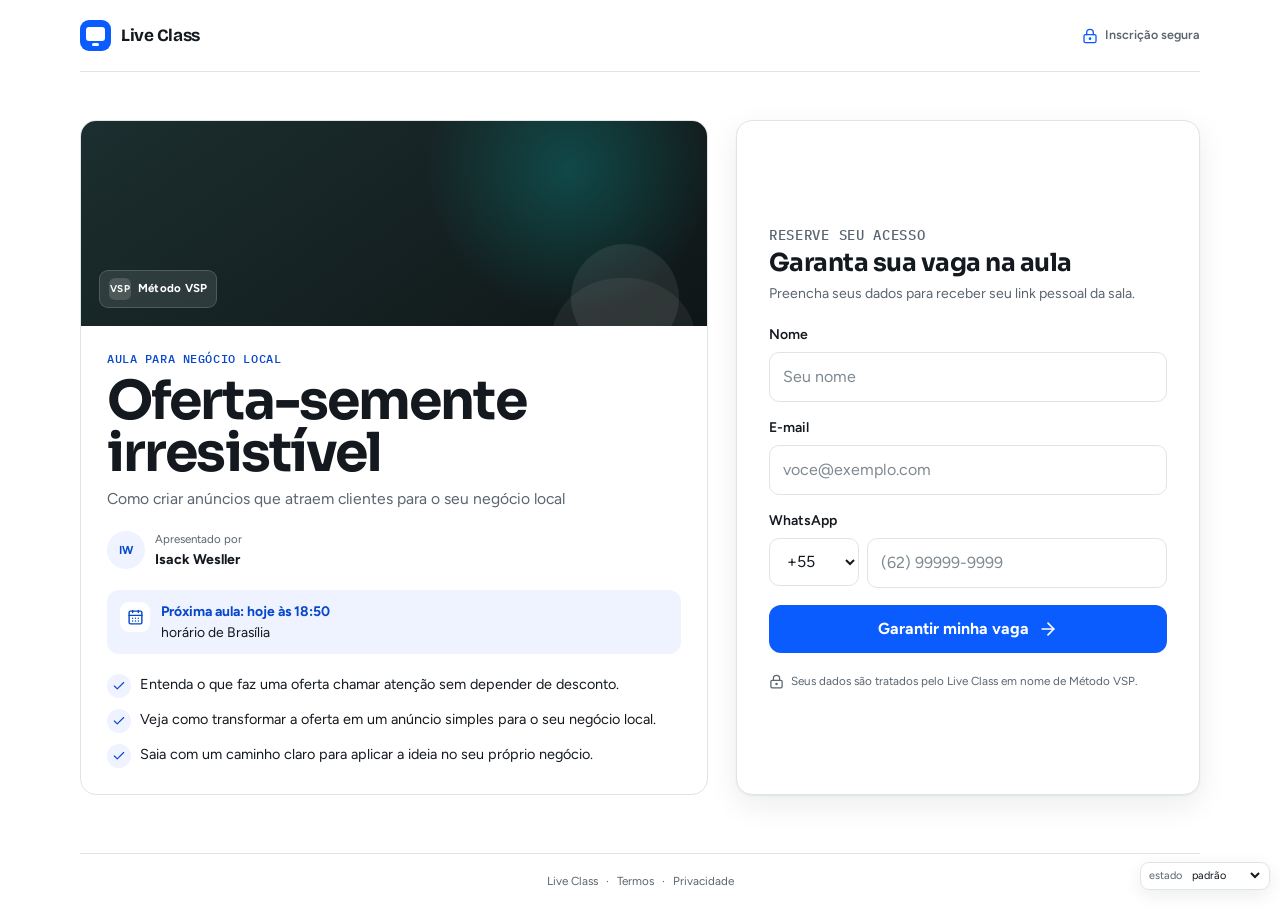
==== commit 2796d688: "Rebrand registration screen to Live Class" ====
--- a/e/oferta-semente/index.html
+++ b/e/oferta-semente/index.html
@@ -4,7 +4,7 @@
   <meta charset="utf-8">
   <meta name="viewport" content="width=device-width,initial-scale=1">
   <meta name="theme-color" content="#FFFFFF">
-  <title>Oferta-semente irresistível · Meet Aula</title>
+  <title>Oferta-semente irresistível · Live Class</title>
   <link rel="preconnect" href="https://fonts.googleapis.com">
   <link rel="preconnect" href="https://fonts.gstatic.com" crossorigin>
   <link href="https://fonts.googleapis.com/css2?family=Bricolage+Grotesque:wght@600;700&family=Figtree:wght@400;500;600;700&family=IBM+Plex+Mono:wght@500&display=swap" rel="stylesheet">
@@ -17,7 +17,7 @@
     .secure-note{display:none;align-items:center;gap:7px;color:var(--ma-ink-soft);font-size:.78rem;font-weight:600}.secure-note .ma-icon{width:16px;height:16px;color:var(--ma-teal)}
     .registration-main{flex:1;display:grid;align-items:center;padding:30px 0 42px}.registration-shell{display:grid;gap:24px}
     .event-card,.form-card{min-width:0;border:1px solid var(--ma-line);border-radius:var(--ma-radius-card);background:var(--ma-white)}.event-card{overflow:hidden}
-    .event-card__stage{position:relative;min-height:176px;overflow:hidden;display:flex;align-items:flex-end;background:radial-gradient(circle at 78% 24%,rgba(159,220,212,.22),transparent 28%),linear-gradient(145deg,var(--ma-stage-2),var(--ma-stage));padding:18px}
+    .event-card__stage{position:relative;min-height:176px;overflow:hidden;display:flex;align-items:flex-end;background:radial-gradient(circle at 78% 24%,rgba(0,237,231,.20),transparent 28%),linear-gradient(145deg,var(--ma-stage-2),var(--ma-stage));padding:18px}
     .event-card__stage::before{position:absolute;right:28px;bottom:-26px;width:108px;height:108px;border-radius:50%;background:rgba(255,255,255,.08);content:""}.event-card__stage::after{position:absolute;right:11px;bottom:-84px;width:145px;height:132px;border-radius:48% 48% 22% 22%;background:rgba(255,255,255,.06);content:""}
     .tenant-mark{position:relative;z-index:1;display:inline-flex;align-items:center;gap:7px;border:1px solid rgba(255,255,255,.16);border-radius:9px;background:rgba(255,255,255,.10);color:#fff;padding:7px 9px;font-size:.72rem;font-weight:700;letter-spacing:.02em;backdrop-filter:blur(8px)}.tenant-mark__symbol{display:grid;width:22px;height:22px;place-items:center;border-radius:6px;background:rgba(255,255,255,.15);font-size:.62rem}
     .event-card__body{display:grid;gap:20px;padding:21px 20px 22px}.event-card__heading{display:grid;gap:8px}.event-card h1{margin:0;color:var(--ma-ink);font:700 clamp(2rem,9vw,3.35rem)/.98 var(--ma-font-display);letter-spacing:-.035em}.event-subtitle{margin:0;color:var(--ma-ink-soft);font-size:.98rem;line-height:1.45}
@@ -35,8 +35,8 @@
 </head>
 <body data-demo-state="padrao">
 <div class="registration-page">
-  <header class="site-header" aria-label="Cabeçalho do Meet Aula">
-    <a class="ma-brand" href="../../" aria-label="Meet Aula"><span class="ma-brand__mark" aria-hidden="true"></span><span>Meet Aula</span></a>
+  <header class="site-header" aria-label="Cabeçalho do Live Class">
+    <a class="ma-brand" href="../../" aria-label="Live Class"><span class="ma-brand__mark" aria-hidden="true"></span><span>Live Class</span></a>
     <div class="secure-note"><svg class="ma-icon" aria-hidden="true"><use href="../../icons.svg#lock-keyhole"/></svg>Inscrição segura</div>
   </header>
   <main class="registration-main">
@@ -62,11 +62,11 @@
           <div class="ma-field" id="whatsappField"><label class="ma-field__label" for="whatsapp">WhatsApp</label><div class="ma-phone"><div><label class="ma-sr-only" for="ddi">Código do país</label><select class="ma-select" id="ddi" name="ddi" aria-label="Código do país"><option value="+55" selected>+55</option></select></div><input class="ma-input" id="whatsapp" name="whatsapp" type="tel" inputmode="tel" autocomplete="tel-national" placeholder="(62) 99999-9999" required aria-describedby="whatsapp-error"></div><p class="ma-field__error" id="whatsapp-error">Digite seu WhatsApp com DDD.</p></div>
           <button class="ma-btn ma-btn--primary" type="submit">Garantir minha vaga<svg class="ma-icon" aria-hidden="true"><use href="../../icons.svg#arrow-right"/></svg></button>
         </form>
-        <p class="privacy-line"><svg class="ma-icon" aria-hidden="true"><use href="../../icons.svg#lock-keyhole"/></svg><span>Seus dados são tratados pelo Meet Aula em nome de Método VSP.</span></p>
+        <p class="privacy-line"><svg class="ma-icon" aria-hidden="true"><use href="../../icons.svg#lock-keyhole"/></svg><span>Seus dados são tratados pelo Live Class em nome de Método VSP.</span></p>
       </section>
     </div>
   </main>
-  <footer class="platform-footer"><span>Meet Aula</span><span aria-hidden="true">·</span><a href="#">Termos</a><span aria-hidden="true">·</span><a href="#">Privacidade</a></footer>
+  <footer class="platform-footer"><span>Live Class</span><span aria-hidden="true">·</span><a href="#">Termos</a><span aria-hidden="true">·</span><a href="#">Privacidade</a></footer>
 </div>
 <label class="demo-picker"><span>estado</span><select id="demoState" aria-label="Alternar estado de demonstração"><option value="padrao">padrão</option><option value="erros">erros</option><option value="preenchido">preenchido</option></select></label>
 <script>
--- a/tokens.css
+++ b/tokens.css
@@ -3,16 +3,21 @@
 :root {
   --ma-ink: #14191F;
   --ma-ink-soft: #5A6570;
-  --ma-teal: #0B7A75;
-  --ma-teal-dark: #075E5A;
-  --ma-teal-soft: #9FDCD4;
-  --ma-teal-tint: #E6F2F1;
+
+  /* Live Class accent family, based on Zoom brand colors. */
+  --ma-teal: #0B5CFF;
+  --ma-teal-dark: #0847CC;
+  --ma-teal-soft: #00EDE7;
+  --ma-teal-tint: #EEF3FF;
+
   --ma-stage: #0F1617;
   --ma-stage-2: #1C2E2F;
   --ma-mist: #F3F6F6;
   --ma-line: #DFE5E5;
   --ma-signal: #D93A36;
   --tenant-accent: #1FA84D;
+  --brand-whatsapp: #25D366;
+  --brand-whatsapp-dark: #1EAD55;
   --ma-white: #FFFFFF;
 
   --ma-font-display: "Sora", system-ui, sans-serif;
@@ -28,5 +33,5 @@
   --ma-shadow-sm: 0 1px 2px rgba(15, 30, 30, .06), 0 10px 30px rgba(15, 30, 30, .08);
   --ma-shadow-md: 0 18px 48px rgba(15, 30, 30, .14);
   --ma-transition: 150ms ease-out;
-  --ma-focus: 0 0 0 3px rgba(11, 122, 117, .28);
+  --ma-focus: 0 0 0 3px rgba(11, 92, 255, .28);
 }
--- a/components.css
+++ b/components.css
@@ -52,6 +52,7 @@
   fill: currentColor;
   stroke: none;
 }
+.ma-brand-icon--whatsapp { color: var(--brand-whatsapp); }
 .ma-sr-only {
   position: absolute !important;
   width: 1px;
@@ -122,6 +123,8 @@
 .ma-btn--secondary:hover { background: var(--ma-mist); border-color: #C9D2D2; }
 .ma-btn--danger { background: var(--ma-signal); color: var(--ma-white); }
 .ma-btn--danger:hover { background: #B92F2B; }
+.ma-btn--whatsapp { background: var(--brand-whatsapp); color: var(--ma-white); }
+.ma-btn--whatsapp:hover { background: var(--brand-whatsapp-dark); }
 .ma-btn[disabled], .ma-btn[aria-disabled="true"] { cursor: not-allowed; opacity: .55; }
 
 /* Forms */
@@ -163,7 +166,7 @@
   font-size: .8rem;
   font-weight: 600;
 }
-.ma-chip--selected { border-color: #AFCBC8; background: var(--ma-teal-tint); color: var(--ma-teal-dark); }
+.ma-chip--selected { border-color: #AFC5FF; background: var(--ma-teal-tint); color: var(--ma-teal-dark); }
 
 /* Avatar */
 .ma-avatar {
@@ -231,7 +234,7 @@
   transition: background-color var(--ma-transition), border-color var(--ma-transition), color var(--ma-transition), box-shadow var(--ma-transition);
 }
 .ma-control:hover { background: var(--ma-mist); }
-.ma-control--active { border-color: #79C5BE; background: var(--ma-teal-soft); color: #103D3A; }
+.ma-control--active { border-color: #00C7C2; background: var(--ma-teal-soft); color: #00031F; }
 .ma-control--off { border-color: var(--ma-signal); background: var(--ma-signal); color: var(--ma-white); }
 
 /* Tenant offer: only the CTA uses tenant color */
